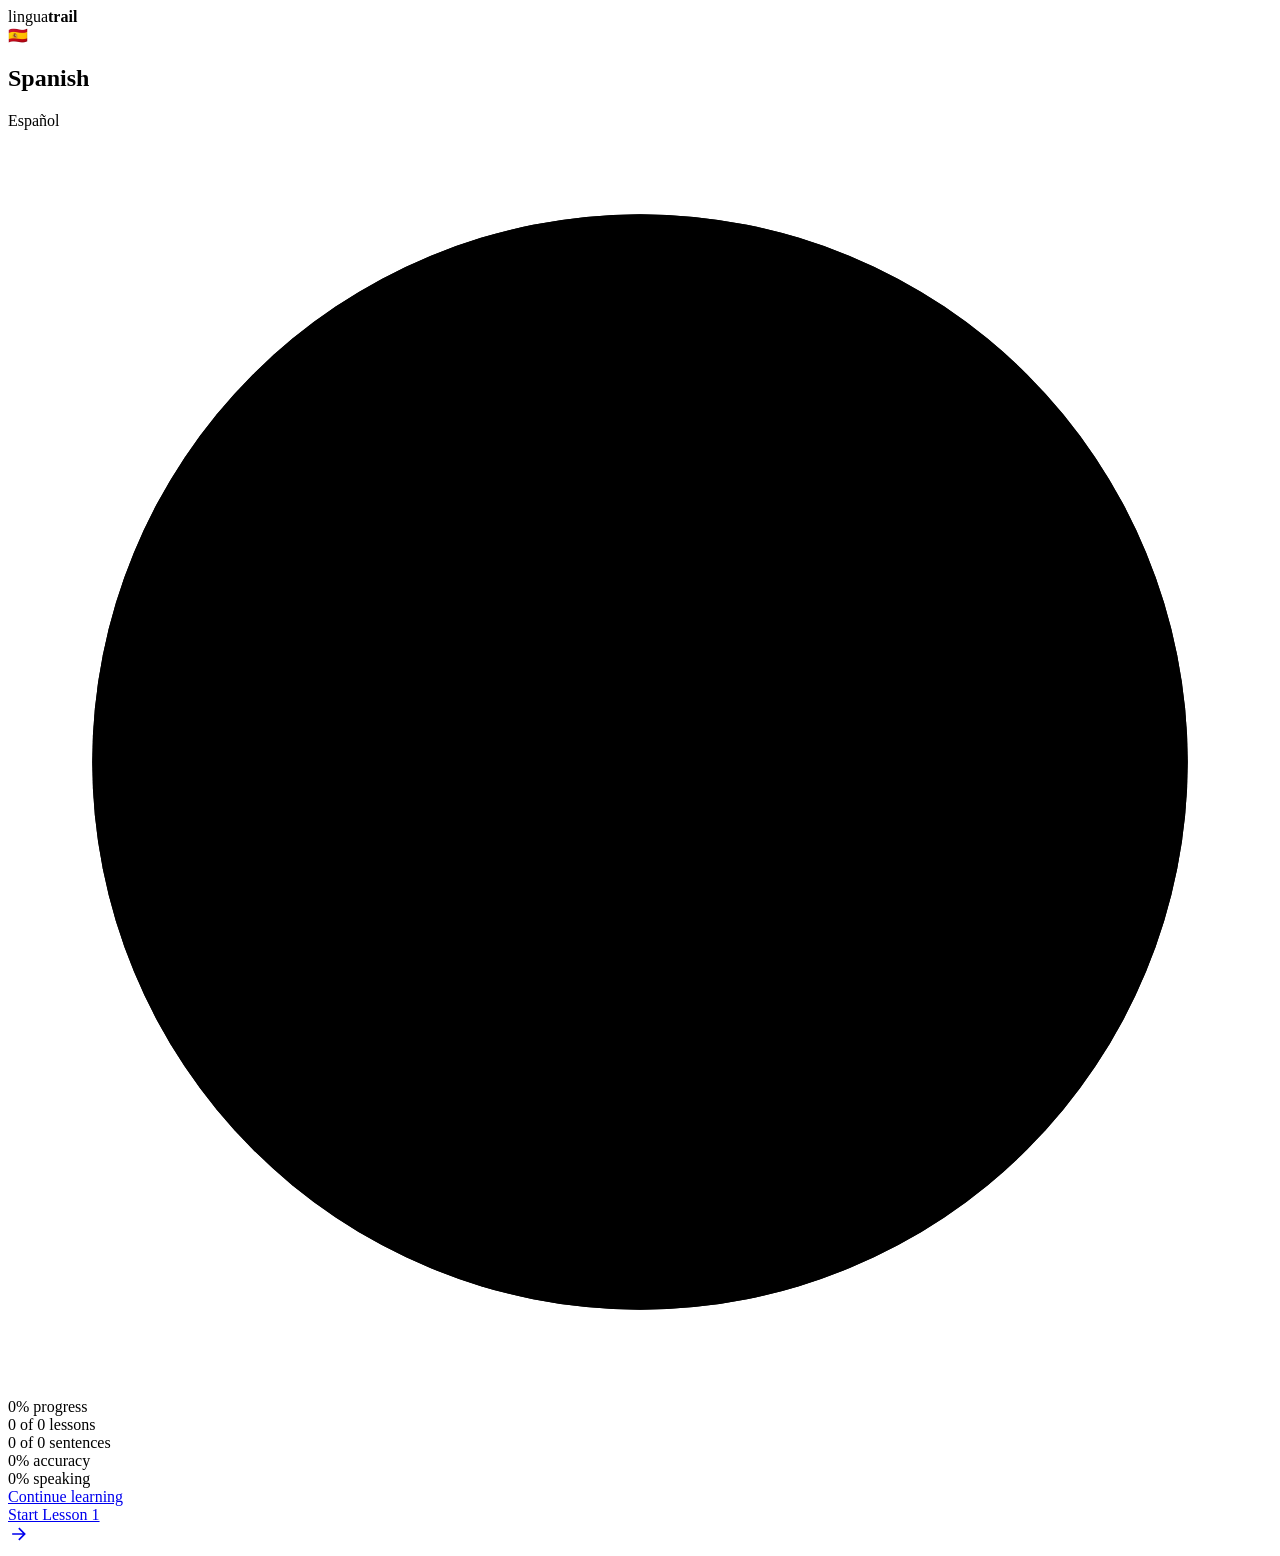
==== index.html @ 33d1abfa "Add files via upload" ====
<!DOCTYPE html>
<html lang="en">
<head>
<meta charset="UTF-8">
<meta name="viewport" content="width=device-width, initial-scale=1.0">
<title>Lingua Trail — Learn Spanish by Speaking</title>
<link rel="stylesheet" href="css/variables.css">
<link rel="stylesheet" href="css/base.css">
<link rel="stylesheet" href="css/components.css">
<link rel="stylesheet" href="css/responsive.css">
</head>
<body>
<div class="app-shell">

  <div class="topbar">
    <span class="brand">lingua<strong>trail</strong></span>
  </div>

  <section class="hero">
    <div class="hero-lang">
      <span class="flag" id="lang-flag">🇪🇸</span>
      <div>
        <h1 id="lang-name">Spanish</h1>
      </div>
      <span class="native" id="lang-native">Español</span>
    </div>

    <div class="progress-ring-row">
      <div class="progress-ring">
        <svg viewBox="0 0 120 120">
          <circle class="track" cx="60" cy="60" r="52"></circle>
          <circle class="fill" id="ring-fill" cx="60" cy="60" r="52" stroke-dasharray="327" stroke-dashoffset="327"></circle>
        </svg>
        <div class="value">
          <span class="num" id="ring-percent">0%</span>
          <span class="label">progress</span>
        </div>
      </div>

      <div class="stat-grid">
        <div class="stat">
          <span class="stat-num"><span id="stat-lessons">0</span></span>
          <span class="stat-label" id="stat-lessons-label">of 0 lessons</span>
        </div>
        <div class="stat">
          <span class="stat-num"><span id="stat-sentences">0</span></span>
          <span class="stat-label" id="stat-sentences-label">of 0 sentences</span>
        </div>
        <div class="stat">
          <span class="stat-num" id="stat-accuracy">0%</span>
          <span class="stat-label">accuracy</span>
        </div>
        <div class="stat">
          <span class="stat-num" id="stat-speaking">0%</span>
          <span class="stat-label">speaking</span>
        </div>
      </div>
    </div>

    <div class="streak-chip" id="streak-chip" hidden>
      <span>🔥</span> <span id="streak-count">0</span>&nbsp;Day Streak
    </div>
  </section>

  <a class="continue-cta" id="continue-cta" href="#">
    <div>
      <div class="cta-title" id="continue-title">Continue learning</div>
      <div class="cta-sentence" id="continue-sub">Start Lesson 1</div>
    </div>
    <span class="cta-arrow" aria-hidden="true">
      <svg viewBox="0 0 24 24" width="20" height="20" fill="none" stroke="currentColor" stroke-width="2"><path d="M5 12h14M13 5l7 7-7 7"/></svg>
    </span>
  </a>

  <div class="trail" id="trail"></div>

</div>

<script src="js/config.js"></script>
<script src="js/data.js"></script>
<script src="js/utils.js"></script>
<script src="js/storage.js"></script>
<script src="js/progressEngine.js"></script>
<script src="js/app.js"></script>
</body>
</html>
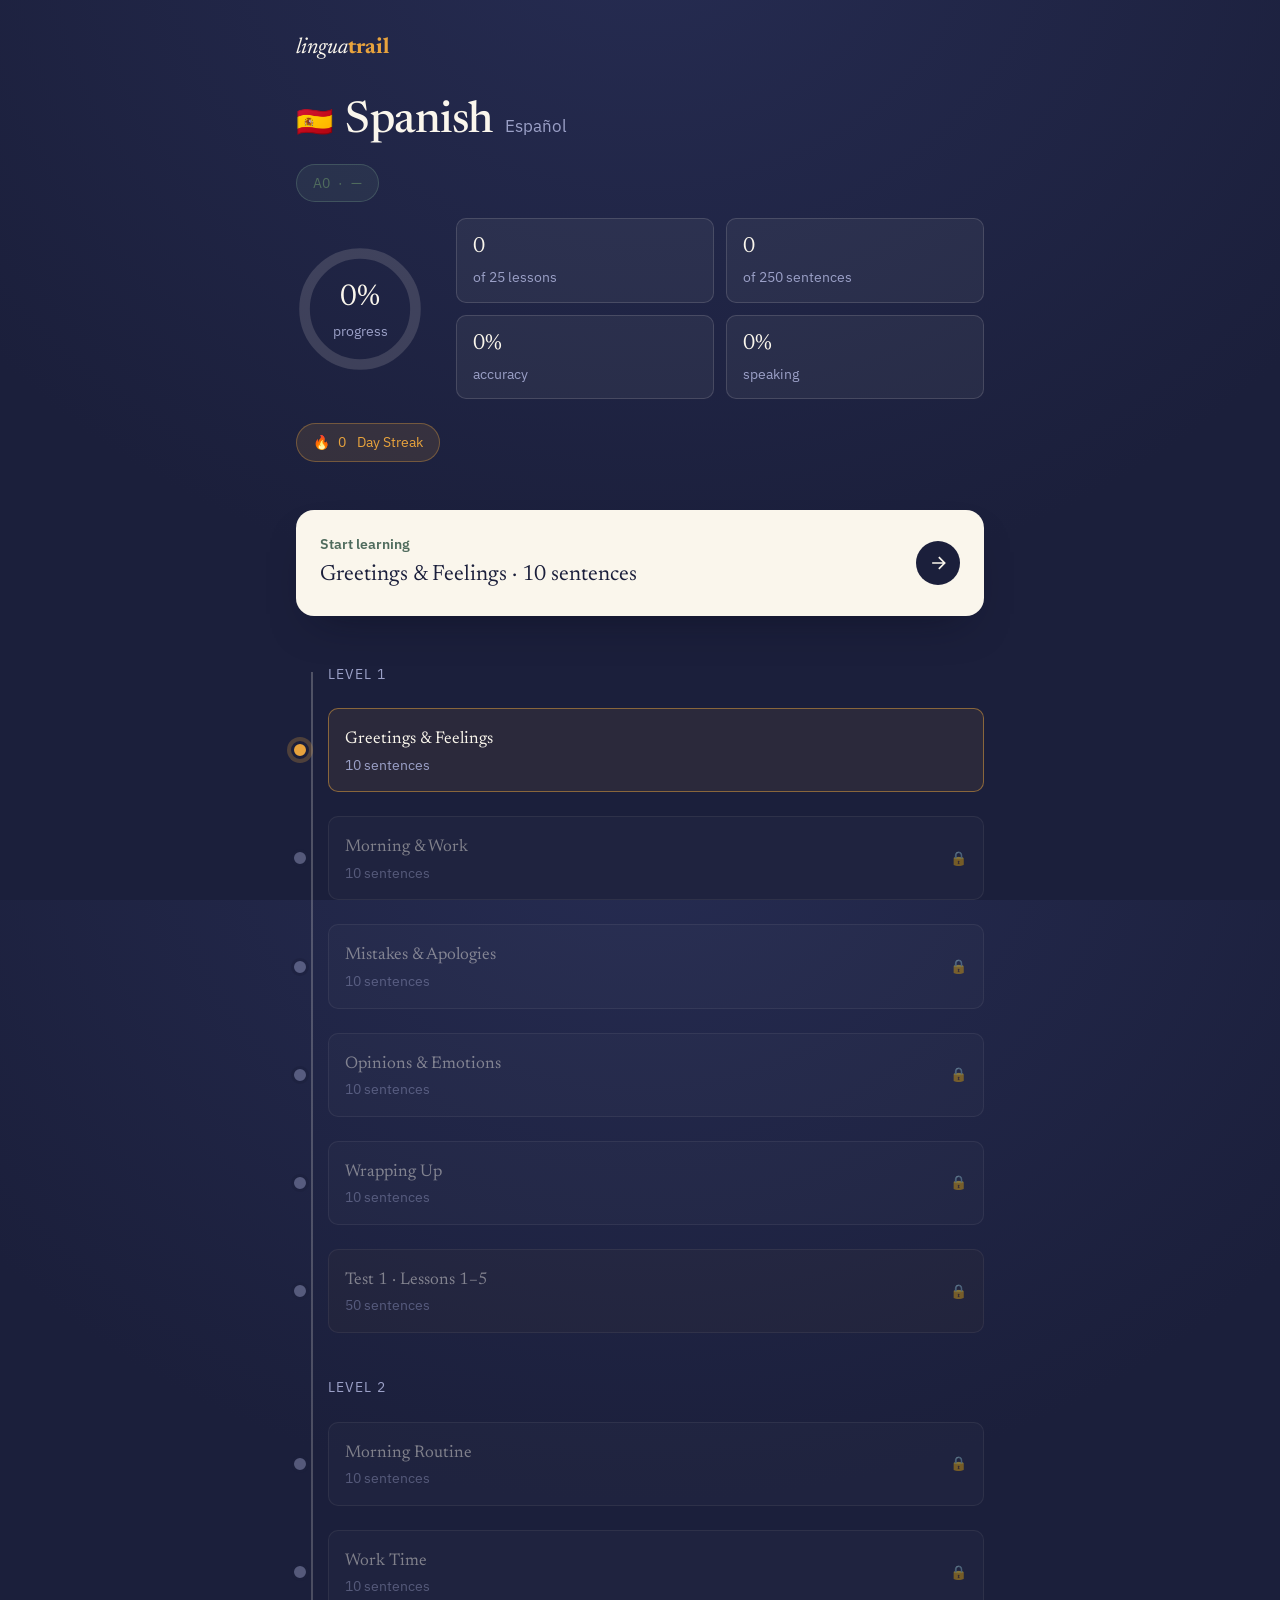
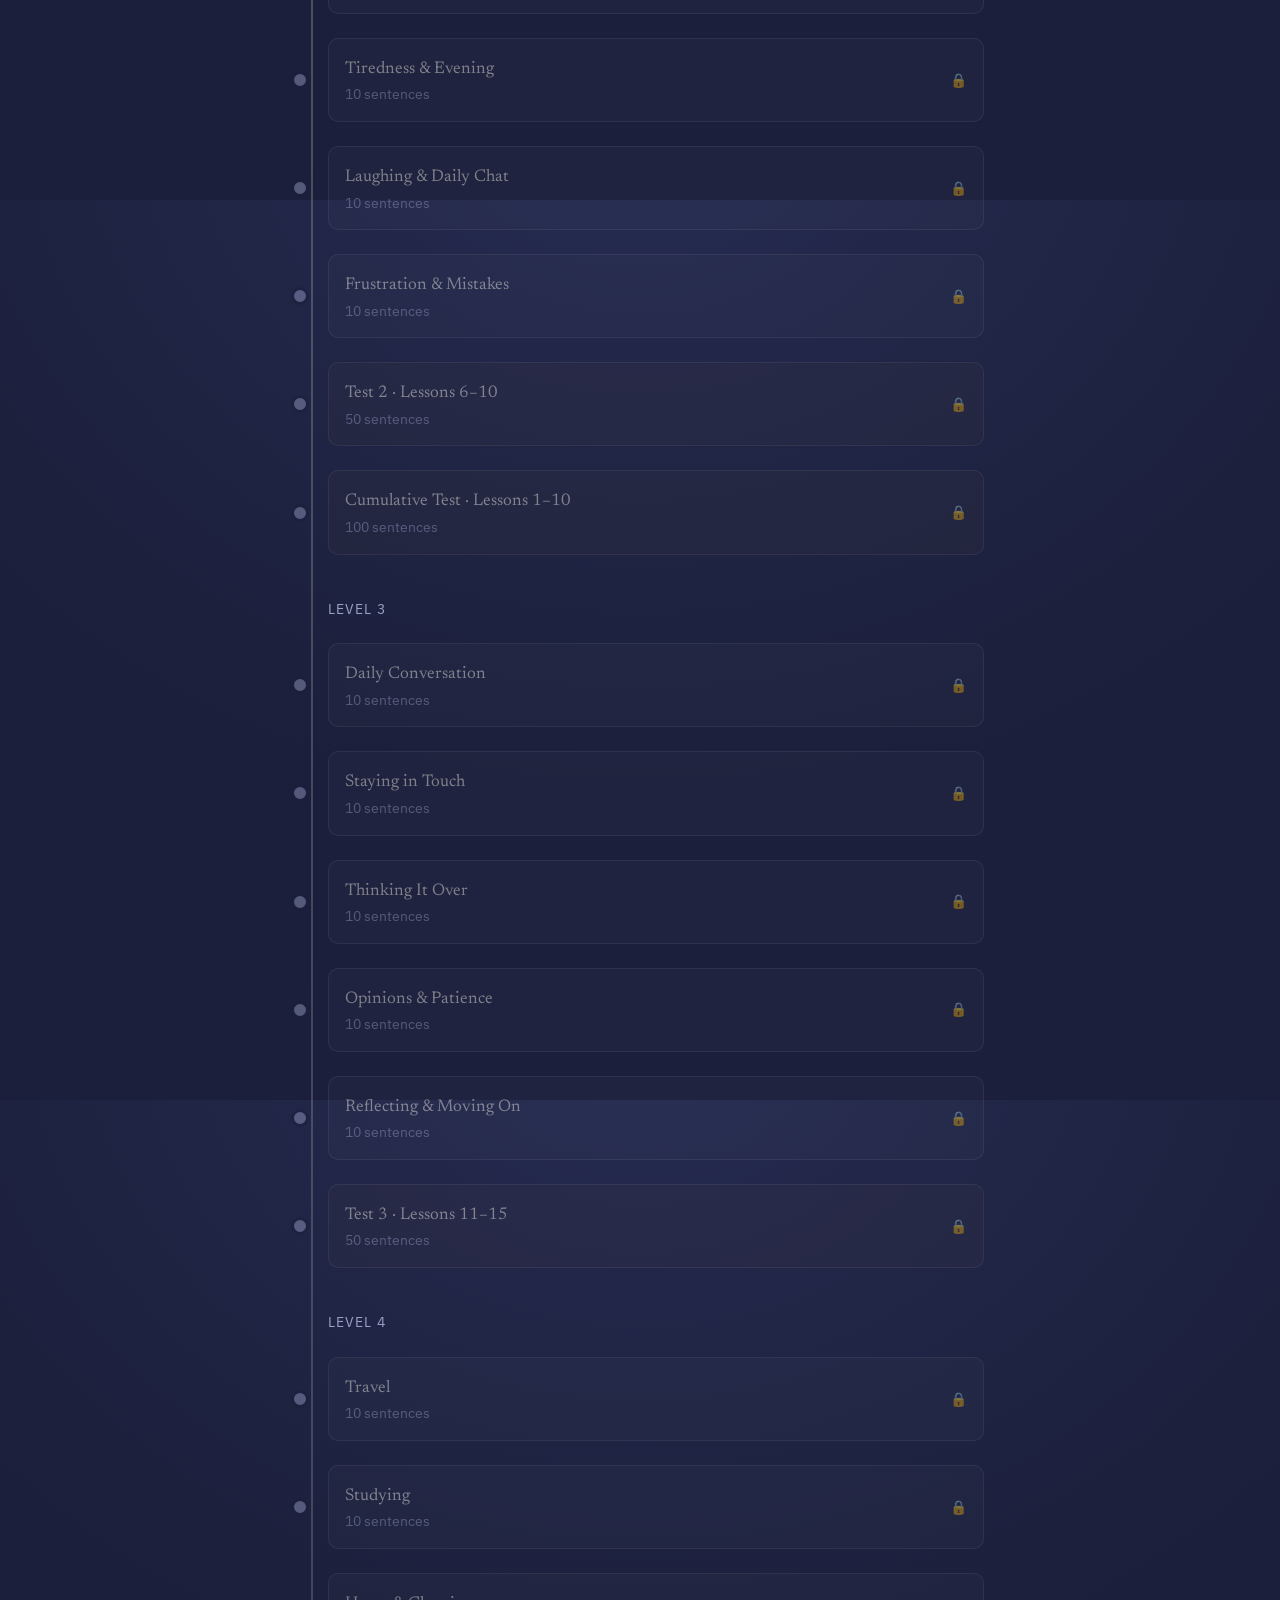
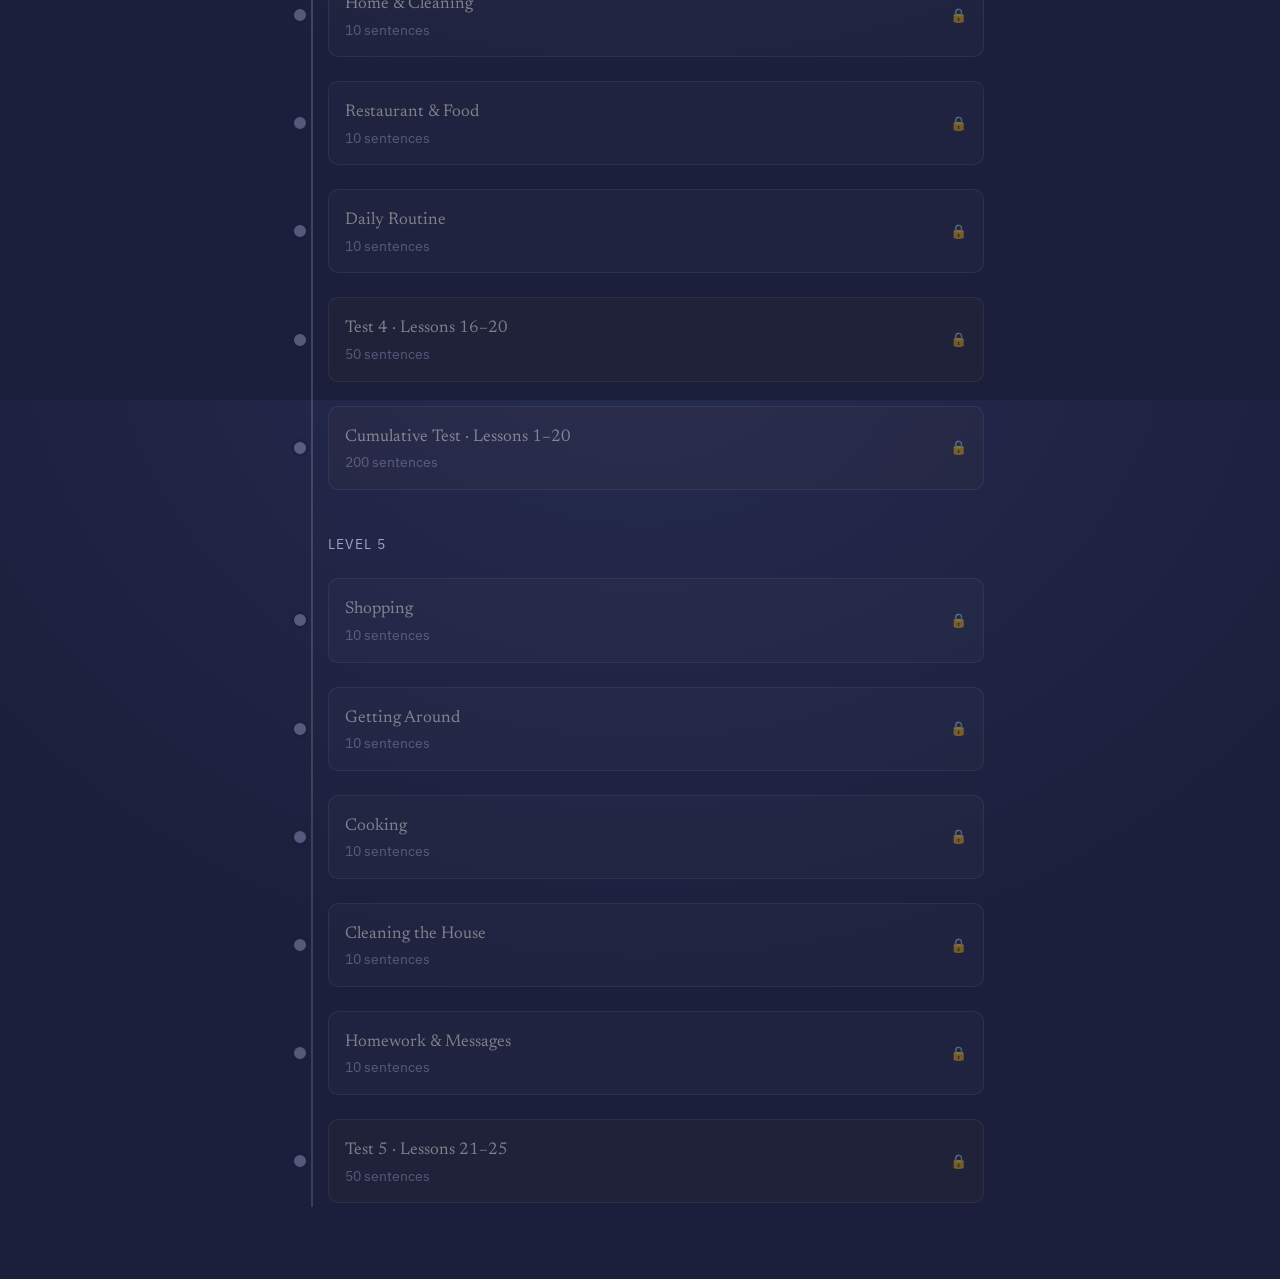
==== commit 699aa3ba: "Add level badge and progress section to index.html Added a level badge and a level progress section " ====
--- a/index.html
+++ b/index.html
@@ -23,6 +23,10 @@
         <h1 id="lang-name">Spanish</h1>
       </div>
       <span class="native" id="lang-native">Español</span>
+    </div>
+
+    <div class="streak-chip" id="level-badge" style="background:rgba(110,144,128,0.12);border-color:rgba(110,144,128,0.35);color:var(--sage-deep);margin-top:0;margin-bottom:var(--space-4);">
+      <span id="level-code">A0</span> · <span id="level-unit-name">—</span>
     </div>
 
     <div class="progress-ring-row">
@@ -62,6 +66,8 @@
     </div>
   </section>
 
+  <section id="level-progress-section" style="margin-bottom:var(--space-6)"></section>
+
   <a class="continue-cta" id="continue-cta" href="#">
     <div>
       <div class="cta-title" id="continue-title">Continue learning</div>
--- a/css/variables.css
+++ b/css/variables.css
@@ -0,0 +1,64 @@
+/**
+ * Design language: a language-learner's travel notebook read at dusk.
+ * Deep indigo "notebook cover" background, warm paper cards, a single
+ * marigold accent reserved for the speaking/microphone moments, muted
+ * sage for correct and rust-clay for incorrect (never a stock green/red).
+ */
+@import url('https://fonts.googleapis.com/css2?family=Newsreader:ital,opsz,wght@0,6..72,400;0,6..72,500;0,6..72,600;1,6..72,500&family=IBM+Plex+Sans:wght@400;500;600;700&display=swap');
+
+:root {
+  /* Color */
+  --ink: #1B1F3B;
+  --ink-2: #262C52;
+  --ink-soft: #9BA0C7;
+  --paper: #FAF6EC;
+  --paper-dim: #EFE9DA;
+  --marigold: #E8A33D;
+  --marigold-deep: #C6821F;
+  --sage: #6E9080;
+  --sage-deep: #4F6B5D;
+  --clay: #C1502E;
+  --clay-deep: #973D22;
+  --line: rgba(250, 246, 236, 0.14);
+  --line-strong: rgba(250, 246, 236, 0.24);
+
+  /* Type */
+  --font-display: 'Newsreader', Georgia, serif;
+  --font-ui: 'IBM Plex Sans', -apple-system, BlinkMacSystemFont, sans-serif;
+
+  --step--1: clamp(0.8rem, 0.78rem + 0.1vw, 0.875rem);
+  --step-0: clamp(1rem, 0.96rem + 0.2vw, 1.0625rem);
+  --step-1: clamp(1.2rem, 1.1rem + 0.5vw, 1.375rem);
+  --step-2: clamp(1.5rem, 1.3rem + 1vw, 1.875rem);
+  --step-3: clamp(2rem, 1.6rem + 2vw, 2.75rem);
+
+  /* Space */
+  --space-1: 0.25rem;
+  --space-2: 0.5rem;
+  --space-3: 0.75rem;
+  --space-4: 1rem;
+  --space-5: 1.5rem;
+  --space-6: 2rem;
+  --space-7: 3rem;
+  --space-8: 4rem;
+
+  /* Shape */
+  --radius-sm: 10px;
+  --radius-md: 18px;
+  --radius-lg: 28px;
+  --radius-pill: 999px;
+
+  --shadow-card: 0 20px 44px -22px rgba(9, 11, 28, 0.55);
+  --shadow-soft: 0 8px 20px -12px rgba(9, 11, 28, 0.45);
+
+  --ease: cubic-bezier(0.22, 1, 0.36, 1);
+  --dur-fast: 160ms;
+  --dur-med: 320ms;
+  --dur-slow: 520ms;
+  --dur-feedback: 380ms;
+  --dur-flip: 460ms;
+}
+
+@media (prefers-reduced-motion: reduce) {
+  :root { --dur-fast: 0ms; --dur-med: 0ms; --dur-slow: 0ms; --dur-feedback: 0ms; --dur-flip: 0ms; }
+}
--- a/css/base.css
+++ b/css/base.css
@@ -0,0 +1,61 @@
+* { box-sizing: border-box; }
+html, body { height: 100%; }
+body {
+  margin: 0;
+  background: radial-gradient(120% 140% at 50% -10%, var(--ink-2) 0%, var(--ink) 55%);
+  color: var(--paper);
+  font-family: var(--font-ui);
+  font-size: var(--step-0);
+  line-height: 1.5;
+  -webkit-font-smoothing: antialiased;
+  min-height: 100vh;
+}
+
+h1, h2, h3 {
+  font-family: var(--font-display);
+  font-weight: 500;
+  line-height: 1.15;
+  margin: 0;
+  letter-spacing: -0.01em;
+}
+
+p { margin: 0; }
+
+a { color: inherit; }
+
+button {
+  font-family: inherit;
+  font-size: inherit;
+  color: inherit;
+  background: none;
+  border: none;
+  cursor: pointer;
+}
+
+button:focus-visible,
+a:focus-visible,
+[tabindex]:focus-visible {
+  outline: 2px solid var(--marigold);
+  outline-offset: 3px;
+}
+
+img, svg { display: block; max-width: 100%; }
+
+::selection { background: var(--marigold); color: var(--ink); }
+
+.visually-hidden {
+  position: absolute;
+  width: 1px; height: 1px;
+  overflow: hidden;
+  clip: rect(0 0 0 0);
+  white-space: nowrap;
+}
+
+.app-shell {
+  max-width: 720px;
+  margin: 0 auto;
+  padding: var(--space-5) var(--space-4) var(--space-8);
+  min-height: 100vh;
+  display: flex;
+  flex-direction: column;
+}
--- a/css/components.css
+++ b/css/components.css
@@ -0,0 +1,610 @@
+/* ---------- Top bar ---------- */
+.topbar {
+  display: flex;
+  align-items: center;
+  justify-content: space-between;
+  margin-bottom: var(--space-6);
+}
+.topbar .back-link {
+  display: inline-flex;
+  align-items: center;
+  gap: var(--space-2);
+  font-size: var(--step--1);
+  color: var(--ink-soft);
+  text-decoration: none;
+}
+.topbar .brand {
+  font-family: var(--font-display);
+  font-style: italic;
+  font-size: var(--step-1);
+  color: var(--paper);
+}
+.topbar .brand strong { font-style: normal; color: var(--marigold); }
+
+/* ---------- Dashboard header ---------- */
+.hero {
+  margin-bottom: var(--space-7);
+}
+.hero-lang {
+  display: flex;
+  align-items: baseline;
+  gap: var(--space-3);
+  margin-bottom: var(--space-4);
+}
+.hero-lang .flag { font-size: var(--step-2); }
+.hero-lang h1 { font-size: var(--step-3); }
+.hero-lang span.native { color: var(--ink-soft); font-size: var(--step-0); }
+
+.progress-ring-row {
+  display: flex;
+  align-items: center;
+  gap: var(--space-6);
+  flex-wrap: wrap;
+}
+.progress-ring {
+  position: relative;
+  width: 128px;
+  height: 128px;
+  flex-shrink: 0;
+}
+.progress-ring svg { width: 100%; height: 100%; transform: rotate(-90deg); }
+.progress-ring circle {
+  fill: none;
+  stroke-width: 10;
+}
+.progress-ring .track { stroke: var(--line); }
+.progress-ring .fill {
+  stroke: var(--marigold);
+  stroke-linecap: round;
+  transition: stroke-dashoffset var(--dur-slow) var(--ease);
+}
+.progress-ring .value {
+  position: absolute;
+  inset: 0;
+  display: flex;
+  flex-direction: column;
+  align-items: center;
+  justify-content: center;
+}
+.progress-ring .value .num { font-family: var(--font-display); font-size: var(--step-2); }
+.progress-ring .value .label { font-size: var(--step--1); color: var(--ink-soft); }
+
+.stat-grid {
+  display: grid;
+  grid-template-columns: repeat(2, minmax(0, 1fr));
+  gap: var(--space-3);
+  flex: 1;
+  min-width: 220px;
+}
+.stat {
+  background: rgba(250, 246, 236, 0.05);
+  border: 1px solid var(--line);
+  border-radius: var(--radius-sm);
+  padding: var(--space-3) var(--space-4);
+}
+.stat .stat-num { font-family: var(--font-display); font-size: var(--step-1); display: block; }
+.stat .stat-label { font-size: var(--step--1); color: var(--ink-soft); }
+
+.streak-chip {
+  display: inline-flex;
+  align-items: center;
+  gap: var(--space-2);
+  margin-top: var(--space-5);
+  padding: var(--space-2) var(--space-4);
+  background: rgba(232, 163, 61, 0.12);
+  border: 1px solid rgba(232, 163, 61, 0.35);
+  border-radius: var(--radius-pill);
+  font-size: var(--step--1);
+  color: var(--marigold);
+}
+
+/* ---------- Continue CTA ---------- */
+.continue-cta {
+  display: flex;
+  align-items: center;
+  justify-content: space-between;
+  gap: var(--space-4);
+  background: var(--paper);
+  color: var(--ink);
+  border-radius: var(--radius-md);
+  padding: var(--space-5);
+  margin-bottom: var(--space-7);
+  box-shadow: var(--shadow-card);
+  text-decoration: none;
+  transition: transform var(--dur-fast) var(--ease);
+}
+.continue-cta:active { transform: scale(0.98); }
+.continue-cta .cta-title { font-size: var(--step--1); color: var(--sage-deep); font-weight: 600; margin-bottom: var(--space-1); }
+.continue-cta .cta-sentence { font-family: var(--font-display); font-size: var(--step-1); }
+.continue-cta .cta-arrow {
+  width: 44px; height: 44px;
+  border-radius: 50%;
+  background: var(--ink);
+  color: var(--paper);
+  display: flex; align-items: center; justify-content: center;
+  flex-shrink: 0;
+}
+
+/* ---------- Path / trail ---------- */
+.trail {
+  position: relative;
+  padding-left: var(--space-6);
+}
+.trail::before {
+  content: '';
+  position: absolute;
+  left: 15px;
+  top: 8px;
+  bottom: 8px;
+  width: 2px;
+  background: linear-gradient(var(--line-strong), var(--line));
+}
+.trail-level-label {
+  font-size: var(--step--1);
+  text-transform: uppercase;
+  letter-spacing: 0.08em;
+  color: var(--ink-soft);
+  margin: var(--space-6) 0 var(--space-3);
+}
+.trail-level-label:first-child { margin-top: 0; }
+
+.trail-node {
+  position: relative;
+  display: flex;
+  align-items: center;
+  gap: var(--space-4);
+  padding: var(--space-3) 0;
+  text-decoration: none;
+  color: inherit;
+}
+.trail-node::before {
+  content: '';
+  position: absolute;
+  left: -37px;
+  width: 12px; height: 12px;
+  border-radius: 50%;
+  background: var(--ink-soft);
+  border: 3px solid var(--ink);
+  z-index: 1;
+}
+.trail-node.is-complete::before { background: var(--sage); }
+.trail-node.is-current::before { background: var(--marigold); box-shadow: 0 0 0 4px rgba(232,163,61,0.25); }
+.trail-node.is-locked { opacity: 0.45; pointer-events: none; }
+
+.trail-node .node-card {
+  flex: 1;
+  display: flex;
+  align-items: center;
+  justify-content: space-between;
+  background: rgba(250, 246, 236, 0.05);
+  border: 1px solid var(--line);
+  border-radius: var(--radius-sm);
+  padding: var(--space-4);
+  transition: border-color var(--dur-fast) var(--ease), background var(--dur-fast) var(--ease);
+}
+.trail-node:hover .node-card { border-color: var(--line-strong); }
+.trail-node.is-current .node-card { border-color: rgba(232,163,61,0.5); background: rgba(232,163,61,0.08); }
+.trail-node.is-test .node-card { background: rgba(198, 130, 31, 0.08); }
+.trail-node .node-title { font-family: var(--font-display); font-size: var(--step-0); }
+.trail-node .node-sub { display: block; font-size: var(--step--1); color: var(--ink-soft); margin-top: 2px; }
+.trail-node .node-status { font-size: var(--step--1); color: var(--sage); flex-shrink: 0; }
+
+/* ---------- Sentence card (lesson) ---------- */
+.lesson-progress {
+  display: flex;
+  align-items: center;
+  gap: var(--space-3);
+  margin-bottom: var(--space-6);
+}
+.lesson-progress .bar {
+  flex: 1;
+  height: 8px;
+  border-radius: var(--radius-pill);
+  background: var(--line);
+  overflow: hidden;
+}
+.lesson-progress .bar > span {
+  display: block;
+  height: 100%;
+  background: var(--marigold);
+  border-radius: var(--radius-pill);
+  transition: width var(--dur-med) var(--ease);
+}
+.lesson-progress .count { font-size: var(--step--1); color: var(--ink-soft); white-space: nowrap; }
+
+.card-stage {
+  flex: 1;
+  display: flex;
+  align-items: center;
+  justify-content: center;
+  perspective: 1200px;
+  min-height: 340px;
+}
+
+.sentence-card {
+  position: relative;
+  width: 100%;
+  max-width: 420px;
+  min-height: 340px;
+  transform-style: preserve-3d;
+  transition: transform var(--dur-flip) var(--ease);
+}
+.sentence-card.is-flipped { transform: rotateY(180deg); }
+
+.card-face {
+  position: absolute;
+  inset: 0;
+  backface-visibility: hidden;
+  background: var(--paper);
+  color: var(--ink);
+  border-radius: var(--radius-lg);
+  box-shadow: var(--shadow-card);
+  padding: var(--space-6);
+  display: flex;
+  flex-direction: column;
+  align-items: center;
+  justify-content: center;
+  text-align: center;
+  gap: var(--space-5);
+}
+.card-face.card-back { transform: rotateY(180deg); }
+
+/* ---------- Card result feedback (correct / delayed / wrong) ----------
+   Applied as a modifier on .sentence-card so it can color whichever face
+   is currently visible (front while answering/retrying, or the back once
+   revealed) without touching the flip mechanic itself. The one-shot pop /
+   shake / nudge animation and the badge glyph are front-face only, since
+   that's the instant the result actually lands — border and glow persist
+   through the reveal so the color still reads once the card has flipped.
+   Border/shadow/background only override the base .card-face look while
+   a state class is present; remove the class and the card is back to its
+   plain default, no lingering feedback color. */
+.sentence-card.is-correct .card-face {
+  border: 1.5px solid var(--sage);
+  box-shadow: 0 0 0 6px rgba(110, 144, 128, 0.15), var(--shadow-card);
+  background: linear-gradient(rgba(110, 144, 128, 0.07), rgba(110, 144, 128, 0.07)), var(--paper);
+}
+.sentence-card.is-wrong .card-face {
+  border: 1.5px solid var(--clay);
+  box-shadow: 0 0 0 6px rgba(193, 80, 46, 0.14), var(--shadow-card);
+  background: linear-gradient(rgba(193, 80, 46, 0.06), rgba(193, 80, 46, 0.06)), var(--paper);
+}
+.sentence-card.is-delayed .card-face {
+  border: 1.5px solid var(--marigold);
+  box-shadow: 0 0 0 6px rgba(232, 163, 61, 0.14), var(--shadow-card);
+  background: linear-gradient(rgba(232, 163, 61, 0.06), rgba(232, 163, 61, 0.06)), var(--paper);
+}
+
+.sentence-card.is-correct .card-front { animation: feedback-pop var(--dur-feedback) var(--ease); }
+.sentence-card.is-wrong .card-front { animation: feedback-shake var(--dur-feedback) var(--ease); }
+.sentence-card.is-delayed .card-front { animation: feedback-nudge var(--dur-feedback) var(--ease); }
+
+/* Badge glyph — not color alone: a shape + symbol per state. Front face
+   only, so it doesn't need to fight the back face's fixed rotateY(180deg). */
+.sentence-card.is-correct .card-front::after,
+.sentence-card.is-wrong .card-front::after,
+.sentence-card.is-delayed .card-front::after {
+  position: absolute;
+  top: var(--space-4);
+  right: var(--space-4);
+  width: 30px;
+  height: 30px;
+  border-radius: 50%;
+  display: flex;
+  align-items: center;
+  justify-content: center;
+  font-size: 0.95rem;
+  font-weight: 700;
+  line-height: 1;
+  animation: feedback-badge-in var(--dur-feedback) var(--ease);
+}
+.sentence-card.is-correct .card-front::after { content: '✓'; background: var(--sage); color: var(--paper); }
+.sentence-card.is-wrong .card-front::after { content: '✕'; background: var(--clay); color: var(--paper); }
+.sentence-card.is-delayed .card-front::after { content: '⏱'; background: var(--marigold); color: var(--ink); font-size: 0.8rem; }
+
+@keyframes feedback-pop {
+  0% { transform: scale(1); }
+  45% { transform: scale(1.035); }
+  100% { transform: scale(1); }
+}
+@keyframes feedback-shake {
+  0%, 100% { transform: translateX(0); }
+  20% { transform: translateX(-6px); }
+  40% { transform: translateX(5px); }
+  60% { transform: translateX(-4px); }
+  80% { transform: translateX(2px); }
+}
+@keyframes feedback-nudge {
+  0% { transform: translateY(0); }
+  50% { transform: translateY(-3px); }
+  100% { transform: translateY(0); }
+}
+@keyframes feedback-badge-in {
+  0% { opacity: 0; transform: scale(0.5); }
+  60% { opacity: 1; transform: scale(1.08); }
+  100% { opacity: 1; transform: scale(1); }
+}
+
+.card-prompt {
+  font-family: var(--font-display);
+  font-size: var(--step-2);
+  max-width: 26ch;
+}
+.card-target {
+  font-family: var(--font-display);
+  font-style: italic;
+  font-size: var(--step-2);
+  color: var(--sage-deep);
+}
+.card-english-echo { color: var(--ink-soft); font-size: var(--step-0); }
+
+.mic-button {
+  position: relative;
+  width: 84px; height: 84px;
+  border-radius: 50%;
+  background: var(--marigold);
+  color: var(--ink);
+  display: flex;
+  align-items: center;
+  justify-content: center;
+  box-shadow: 0 0 0 0 rgba(232, 163, 61, 0.5);
+  transition: box-shadow var(--dur-med) var(--ease), background var(--dur-fast) var(--ease), transform var(--dur-fast) var(--ease);
+}
+.mic-button svg { width: 34px; height: 34px; }
+.mic-button.is-listening { animation: pulse-ring 1.8s ease-out infinite; }
+/* A second, delayed ripple layered behind the first for a fuller,
+   more "actively listening" feel — still a single lightweight CSS
+   animation, no extra JS or DOM work. */
+.mic-button.is-listening::after {
+  content: '';
+  position: absolute;
+  inset: 0;
+  border-radius: 50%;
+  pointer-events: none;
+  animation: pulse-ring 1.8s ease-out infinite;
+  animation-delay: 0.6s;
+}
+.mic-button.is-correct { background: var(--sage); animation: mic-pop var(--dur-feedback) var(--ease); }
+.mic-button.is-incorrect { background: var(--clay); animation: shake 320ms var(--ease); }
+.mic-button.is-processing { animation: processing-breathe 900ms ease-in-out infinite; }
+
+@keyframes pulse-ring {
+  0% { box-shadow: 0 0 0 0 rgba(232, 163, 61, 0.45); }
+  70% { box-shadow: 0 0 0 22px rgba(232, 163, 61, 0); }
+  100% { box-shadow: 0 0 0 0 rgba(232, 163, 61, 0); }
+}
+@keyframes shake {
+  0%, 100% { transform: translateX(0); }
+  25% { transform: translateX(-6px); }
+  75% { transform: translateX(6px); }
+}
+@keyframes mic-pop {
+  0% { transform: scale(1); }
+  50% { transform: scale(1.12); }
+  100% { transform: scale(1); }
+}
+@keyframes processing-breathe {
+  0%, 100% { opacity: 0.55; }
+  50% { opacity: 0.85; }
+}
+
+/* Simulated live voice-level meter — purely decorative, tied to the mic's
+   own state class via a sibling selector, so no extra JS/state is needed
+   and no real audio analysis (getUserMedia/AnalyserNode) ever runs. Only
+   animates while actually listening; sits flat and invisible otherwise. */
+.voice-meter {
+  display: flex;
+  align-items: flex-end;
+  justify-content: center;
+  gap: 4px;
+  height: 20px;
+  opacity: 0;
+  transition: opacity var(--dur-fast) var(--ease);
+}
+.mic-button.is-listening ~ .voice-meter { opacity: 1; }
+.voice-meter span {
+  width: 3px;
+  border-radius: 2px;
+  background: var(--marigold);
+  animation: voice-bar 900ms ease-in-out infinite;
+}
+.voice-meter span:nth-child(1) { height: 6px;  animation-delay: 0ms; }
+.voice-meter span:nth-child(2) { height: 13px; animation-delay: 120ms; }
+.voice-meter span:nth-child(3) { height: 20px; animation-delay: 240ms; }
+.voice-meter span:nth-child(4) { height: 13px; animation-delay: 360ms; }
+.voice-meter span:nth-child(5) { height: 6px;  animation-delay: 480ms; }
+@keyframes voice-bar {
+  0%, 100% { transform: scaleY(0.4); }
+  50% { transform: scaleY(1); }
+}
+
+.card-status {
+  font-size: var(--step--1);
+  color: var(--ink-soft);
+  min-height: 1.2em;
+}
+.card-status.is-incorrect { color: var(--clay-deep); font-weight: 600; }
+.card-status.is-correct { color: var(--sage-deep); font-weight: 600; }
+
+.listen-btn {
+  display: inline-flex;
+  align-items: center;
+  gap: var(--space-2);
+  font-size: var(--step--1);
+  color: var(--ink-soft);
+}
+.listen-btn:hover { color: var(--ink); }
+
+/* ---------- Notice panels (permission / unsupported) ---------- */
+.notice-panel {
+  background: rgba(250, 246, 236, 0.06);
+  border: 1px solid var(--line);
+  border-radius: var(--radius-md);
+  padding: var(--space-6);
+  text-align: center;
+  display: flex;
+  flex-direction: column;
+  align-items: center;
+  gap: var(--space-4);
+}
+.notice-panel h2 { font-size: var(--step-1); }
+.notice-panel p { color: var(--ink-soft); max-width: 40ch; }
+
+.btn {
+  display: inline-flex;
+  align-items: center;
+  justify-content: center;
+  gap: var(--space-2);
+  padding: var(--space-3) var(--space-5);
+  border-radius: var(--radius-pill);
+  font-weight: 600;
+  font-size: var(--step--1);
+  transition: transform var(--dur-fast) var(--ease), opacity var(--dur-fast) var(--ease);
+}
+.btn:active { transform: scale(0.97); }
+.btn-primary { background: var(--marigold); color: var(--ink); }
+.btn-secondary { background: rgba(250, 246, 236, 0.08); color: var(--paper); border: 1px solid var(--line-strong); }
+.btn-ghost { color: var(--ink-soft); }
+.btn[disabled] { opacity: 0.4; pointer-events: none; }
+
+/* ---------- Test flow ---------- */
+.test-header {
+  display: flex;
+  flex-direction: column;
+  gap: var(--space-3);
+  margin-bottom: var(--space-6);
+}
+.test-question-panel {
+  background: var(--paper);
+  color: var(--ink);
+  border-radius: var(--radius-lg);
+  box-shadow: var(--shadow-card);
+  padding: var(--space-6);
+  display: flex;
+  flex-direction: column;
+  gap: var(--space-5);
+  flex: 1;
+}
+.question-kind {
+  font-size: var(--step--1);
+  color: var(--sage-deep);
+  font-weight: 600;
+}
+.question-prompt {
+  font-family: var(--font-display);
+  font-size: var(--step-2);
+}
+.options-grid {
+  display: grid;
+  gap: var(--space-3);
+}
+.option-btn {
+  text-align: left;
+  padding: var(--space-4);
+  border-radius: var(--radius-sm);
+  border: 1.5px solid var(--paper-dim);
+  background: #fff;
+  font-size: var(--step-0);
+  transition: border-color var(--dur-fast) var(--ease), background var(--dur-fast) var(--ease);
+}
+.option-btn:hover { border-color: var(--marigold); }
+.option-btn.is-correct { border-color: var(--sage); background: rgba(110, 144, 128, 0.12); }
+.option-btn.is-incorrect { border-color: var(--clay); background: rgba(193, 80, 46, 0.12); }
+
+.listen-audio-btn {
+  align-self: center;
+  width: 72px; height: 72px;
+  border-radius: 50%;
+  background: var(--ink);
+  color: var(--paper);
+  display: flex; align-items: center; justify-content: center;
+}
+.listen-audio-btn svg { width: 30px; height: 30px; }
+
+/* ---------- Results ---------- */
+.result-score {
+  text-align: center;
+  padding: var(--space-7) var(--space-5);
+}
+.result-score .big-score {
+  font-family: var(--font-display);
+  font-size: clamp(3.5rem, 8vw, 5.5rem);
+  color: var(--marigold);
+}
+.result-score .sub {
+  color: var(--ink-soft);
+  margin-top: var(--space-2);
+}
+.result-categories {
+  display: grid;
+  grid-template-columns: repeat(3, 1fr);
+  gap: var(--space-3);
+  margin: var(--space-6) 0;
+}
+.result-categories .cat { text-align: center; }
+.result-categories .cat .cat-num { font-family: var(--font-display); font-size: var(--step-1); }
+.result-categories .cat .cat-label { font-size: var(--step--1); color: var(--ink-soft); text-transform: capitalize; }
+
+.mistake-list { display: flex; flex-direction: column; gap: var(--space-2); margin-top: var(--space-4); }
+.mistake-item {
+  display: flex;
+  justify-content: space-between;
+  padding: var(--space-3) var(--space-4);
+  background: rgba(250, 246, 236, 0.05);
+  border: 1px solid var(--line);
+  border-radius: var(--radius-sm);
+}
+.mistake-item .m-target { color: var(--ink-soft); font-style: italic; font-family: var(--font-display); }
+
+.action-row {
+  display: flex;
+  gap: var(--space-3);
+  margin-top: var(--space-6);
+}
+.action-row .btn { flex: 1; }
+
+/* ---------- Pre-test review screen ---------- */
+#review-screen {
+  display: flex;
+  flex-direction: column;
+  flex: 1;
+  min-height: 0;
+}
+.review-list {
+  overflow-y: auto;
+  -webkit-overflow-scrolling: touch;
+  display: flex;
+  flex-direction: column;
+  gap: var(--space-3);
+  flex: 1;
+  min-height: 0;
+  max-height: 60vh;
+  padding: var(--space-1) var(--space-1) var(--space-1) 0;
+  margin-bottom: var(--space-5);
+}
+.review-card {
+  background: var(--paper);
+  color: var(--ink);
+  border-radius: var(--radius-md);
+  padding: var(--space-4) var(--space-5);
+  display: flex;
+  align-items: center;
+  justify-content: space-between;
+  gap: var(--space-4);
+  box-shadow: var(--shadow-soft);
+  flex-shrink: 0;
+}
+.review-card-text { display: flex; flex-direction: column; gap: 2px; min-width: 0; }
+.review-card-target { font-family: var(--font-display); font-style: italic; font-size: var(--step-1); }
+.review-card-pron { font-size: var(--step--1); color: var(--sage-deep); }
+.review-card-english { font-size: var(--step--1); color: var(--ink-soft); }
+.review-listen-btn {
+  width: 44px; height: 44px;
+  border-radius: 50%;
+  background: var(--ink);
+  color: var(--paper);
+  display: flex;
+  align-items: center;
+  justify-content: center;
+  flex-shrink: 0;
+}
--- a/css/responsive.css
+++ b/css/responsive.css
@@ -0,0 +1,12 @@
+@media (max-width: 480px) {
+  .app-shell { padding: var(--space-4) var(--space-3) var(--space-7); }
+  .progress-ring-row { gap: var(--space-4); }
+  .stat-grid { grid-template-columns: repeat(2, 1fr); }
+  .card-face { padding: var(--space-5); }
+  .result-categories { grid-template-columns: repeat(3, 1fr); gap: var(--space-2); }
+  .action-row { flex-direction: column; }
+}
+
+@media (min-width: 640px) {
+  .app-shell { padding-top: var(--space-6); }
+}
